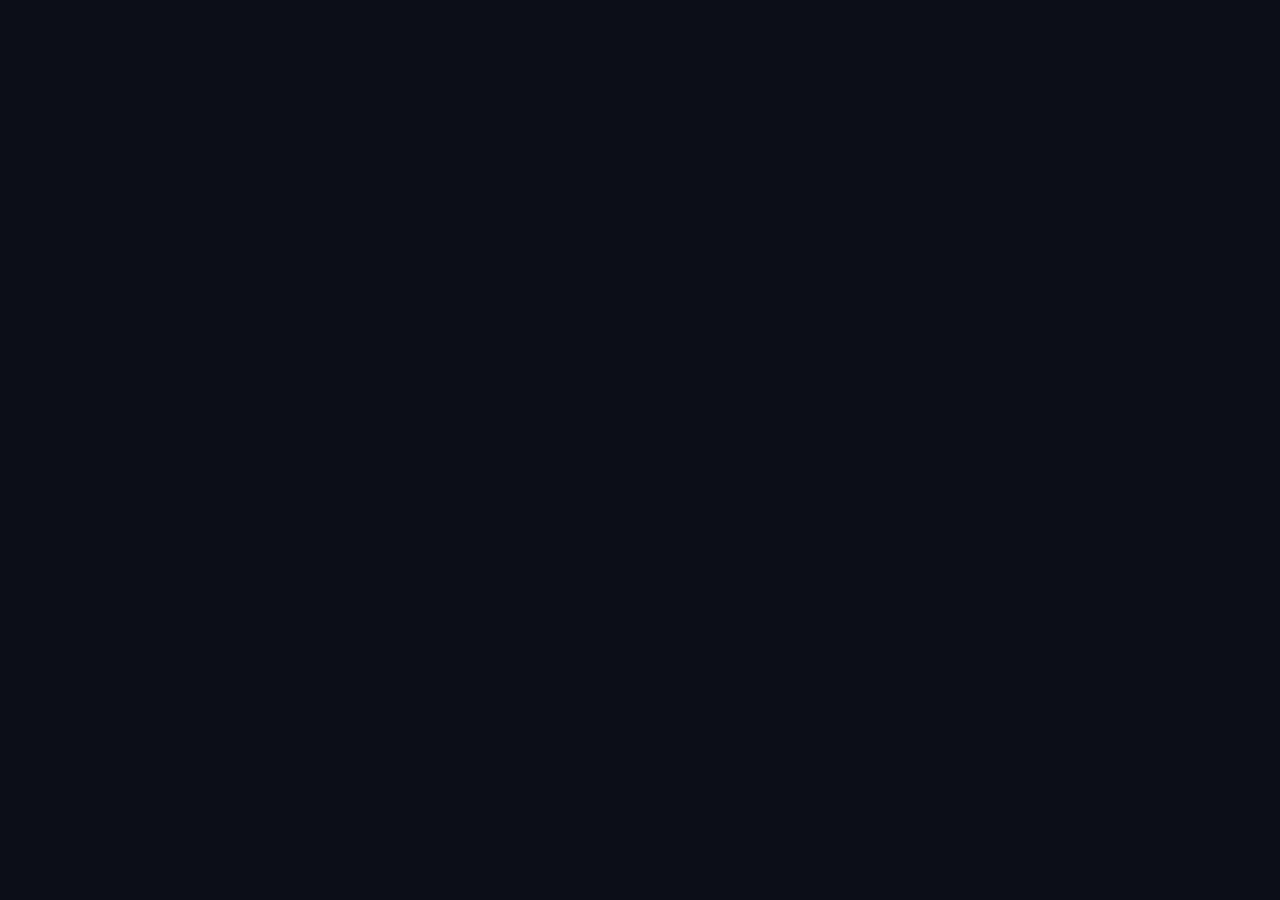
==== starter-code/index.html @ 902cb6f9 "almost done with design system" ====
<!DOCTYPE html>
<html lang="en">

<head>
  <meta charset="UTF-8">
  <meta name="viewport" content="width=device-width, initial-scale=1.0">

  <link rel="icon" type="image/png" sizes="32x32" href="./assets/favicon-32x32.png">
  <link rel="stylesheet" href="index.css" />

  <title>Frontend Mentor | Space tourism website</title>
</head>

<body class="bg-dark text-white">


  <!-- 00 Home
  01 Destination
  02 Crew
  03 Technology

  So, you want to travel to
  Space
  Let’s face it; if you want to go to space, you might as well genuinely go to 
  outer space and not hover kind of on the edge of it. Well sit back, and relax 
  because we’ll give you a truly out of this world experience!

  Explore -->

</body>

</html>
---- starter-code/index.css ----
/* ----------------------------------------------------- */
/* Customs colors */
/* ----------------------------------------------------- */

:root{
    --col-blue-900: 230 35% 7%;
    --col-white: 0 0% 100%;
    --col-blue-300: 231 77% 90%;
    /* starting with a base font weight of 400 - 16px, based on typography, we add more sizes */
    /* use rem font sizes to respect accessibility standardss */
    --fs-900: 9rem;
    --fs-800: 6.25rem;
    --fs-700: 3.5rem;
    --fs-600: 2rem;
    --fs-500: 1.75rem;
    --fs-400: 1.125rem; /* so this is 18px */
    --fs-300: 1rem;
    --fs-200: 0.875rem;

    /* font-families */
    /* copied from kevin powell */
    --ff-serif: "Bellefair", serif;
    --ff-sans-cond: "Barlow Condensed", sans-serif;
    --ff-sans-normal: "Barlow", sans-serif;

    --underline-width: 0.2rem solid;


}

/* ----------------------------------------------------- */
/* Reset */
/* ----------------------------------------------------- */

/* added some css resets from this blog - 
https://piccalil.li/blog/a-more-modern-css-reset/
*/

/* reset border, all pseudo elements */
*,
*::before,
*::after {
  box-sizing: border-box;
}

/* Reset margins for other elements */
body,
h1,
h2,
h3,
h4,
h5,
h6,
p,
figure,
picture {
  margin: 0;
  padding: 0;
}

h1,
h2,
h3,
h4,
h5,
h6, p{
    /* no bold is used in figma template so let's stick to default of 400 */
    font-weight: 400;
}

/* override default line height of 1.4 */
body {
  line-height: 1.5;
  min-height: 100vh; /* remove any issues with short pages */
  font-family: var(--ff-sans-normal); 
  font-size: var(--fs-400);
  color: hsl(var(--col-white));
  background-color: hsl(var(--col-blue-900));
}

/* Make images easier to work with */
img,
picture {
  max-width: 100%; /* follow size of parent container */
  display: block;
}

/* Inherit fonts for inputs and buttons */
input,
button,
textarea,
select {
  font-family: inherit;
  font-size: inherit;
}

/* for those who do not want animations due to accessibility issues */

/* from kevin powell */

@media (prefers-reduced-motion: reduce) {
  *,
  *::before,
  *::after {
    animation-duration: 0.01ms !important;
    animation-iteration-count: 1 !important;
    transition-duration: 0.01ms !important;
    scroll-behavior: auto !important;
  }
}

/* ----------------------------------------------------- */
/* Utility Classes */
/* ----------------------------------------------------- */

.flex {
  display: flex;
  gap: var(--gap, 1rem); /* default of 1 rem s*/
}

.grid {
  display: grid;
  gap: var(--gap, 1rem);
}

/* or *:not(:first-child) => anything that is not the first child */
/* supposedly makes it easier to add paddings all sibling containers except for the first one, allowing for consistent padding */
/* to deal with specificity issues => *:where(not(:first-child))  */
.flow > * + * {
    margin-top: var(--flow-space, 1rem);
    /* outline: 1px solid red; */
}

/* from what I read, containers or wrappers are utility classes used to center any and all content inside of a div */

.container {
    /* adds padding to the left and right, 0 for top and bottom */
    padding-inline: 2em; 
    margin-inline: auto;
    max-width: 80rem;
}

/* used for assitive technologies */
/* leaves it in the dom, for the screen reader */
.sr-only{
  position: absolute;
  width: 1px;
  height: 1px;
  padding: 0;
  margin: -1px;
  overflow: hidden;
  clip: rect(0, 0, 0, 0);
  white-space: nowrap; /* added line */
  border: 0;
}

/* colors */
/* utility classes for colors */

.bg-dark{background-color: hsl(var(--col-blue-900));}

.bg-light{background-color: hsl(var(--col-blue-300));}

.bg-white{background-color: hsl(var(--col-white));}

.text-dark{color: hsl(var(--col-blue-900));}

.text-light{color: hsl(var(--col-blue-300));}

.text-white{color: hsl(var(--col-white));}

/* typography */ 

.ff-serif{
    font-family: var(--ff-serif);
}

.ff-sans-cond{
    font-family: var(--ff-sans-cond);
}

.ff-sans-normal{
    font-family: var(--ff-sans-normal);
}

.letter-spacing-1 { letter-spacing: 4.75px; } 
.letter-spacing-2 { letter-spacing: 2.7px; } 
.letter-spacing-3 { letter-spacing: 2.35px; } 

.uppercase{text-transform: uppercase;}

.fs-900{font-size: var(--fs-900);}
.fs-800{font-size: var(--fs-800);}
.fs-700{font-size: var(--fs-700);}
.fs-600{font-size: var(--fs-600);}
.fs-500{font-size: var(--fs-500);}
.fs-400{font-size: var(--fs-400);}
.fs-300{font-size: var(--fs-300);}
.fs-200{font-size: var(--fs-200);}

/* utility class for numbered titles */

.numbered-title{
    text-transform: uppercase;
    font-family: var(--ff-sans-cond);
    letter-spacing: 4px;
    font-size: var(--fs-500);
}

.numbered-title span {
    color:hsl(var(--col-white)/0.25);
    /* em better as it scales relative to the parent container */
    margin-right: 0.5em;
    /* same as font weight 700 */
    font-weight: bold;
}

/* ----------------------------------------------------- */
/* Components */
/* ----------------------------------------------------- */

.large-button{
  position: relative;
  text-decoration: none;
  padding: 0 2em;
  display: grid;
  /* modern css to get a square */
  aspect-ratio: 1;
  /* center an item in the center */
  place-items: center;
  border-radius: 50%;
  z-index: 1;
}

/* Hover effect */
/* .large-button:hover {
  color: hsl(var(--col-blue-900) / 0.5);
  Increase the shadow and add a slight lift effect
  box-shadow: 0px 10px 20px rgba(0, 0, 0, 0.4);
  transform: translateY(-5px);
} */
 
.large-button::after{
  content: " ";
  position: absolute;
  background: hsl(var(--col-white)/0.15);
  width: 100%;
  height: 100%;
  border-radius: 50%;
  z-index: -1;
  transition: transform 500ms ease-in-out;
} 

/* the focus is to show the effect when the user tabs on to it */
.large-button:hover::after, .large-button:focus::after{
  transform: scale(1.5);
} 


/* styling navigation bar */

.primary-navigation{
  list-style: none;
  --gap: 8rem;
  margin: 0;
  padding: 0;
  --underline-gap: 2rem;
}

.primary-navigation a {
  text-decoration: none;
}

.primary-navigation  a > span {
  font-weight: bold;
  margin-right: 0.5em;
}

/* select all direct descendants of this class */
.underline-indicators > *{
  /* applies padding top and bottom */
  padding: var(--underline-gap, 1rem) 0; 
  border: 0;
  cursor: pointer;
  border-bottom: var(--underline-width) hsl(var(--col-white) / 0);
}

.underline-indicators > *:hover,
.underline-indicators > *:focus {
  /* applies padding top and bottom */
  border-bottom: var(--underline-width) hsl(var(--col-white) / 0.5);
}

.underline-indicators > .active {
  /* applies padding top and bottom */
  border-bottom: var(--underline-width) hsl(var(--col-white) / 1);
}

.tab-button{
  --gap: 3rem;
  --underline-gap: 0.25rem;
}
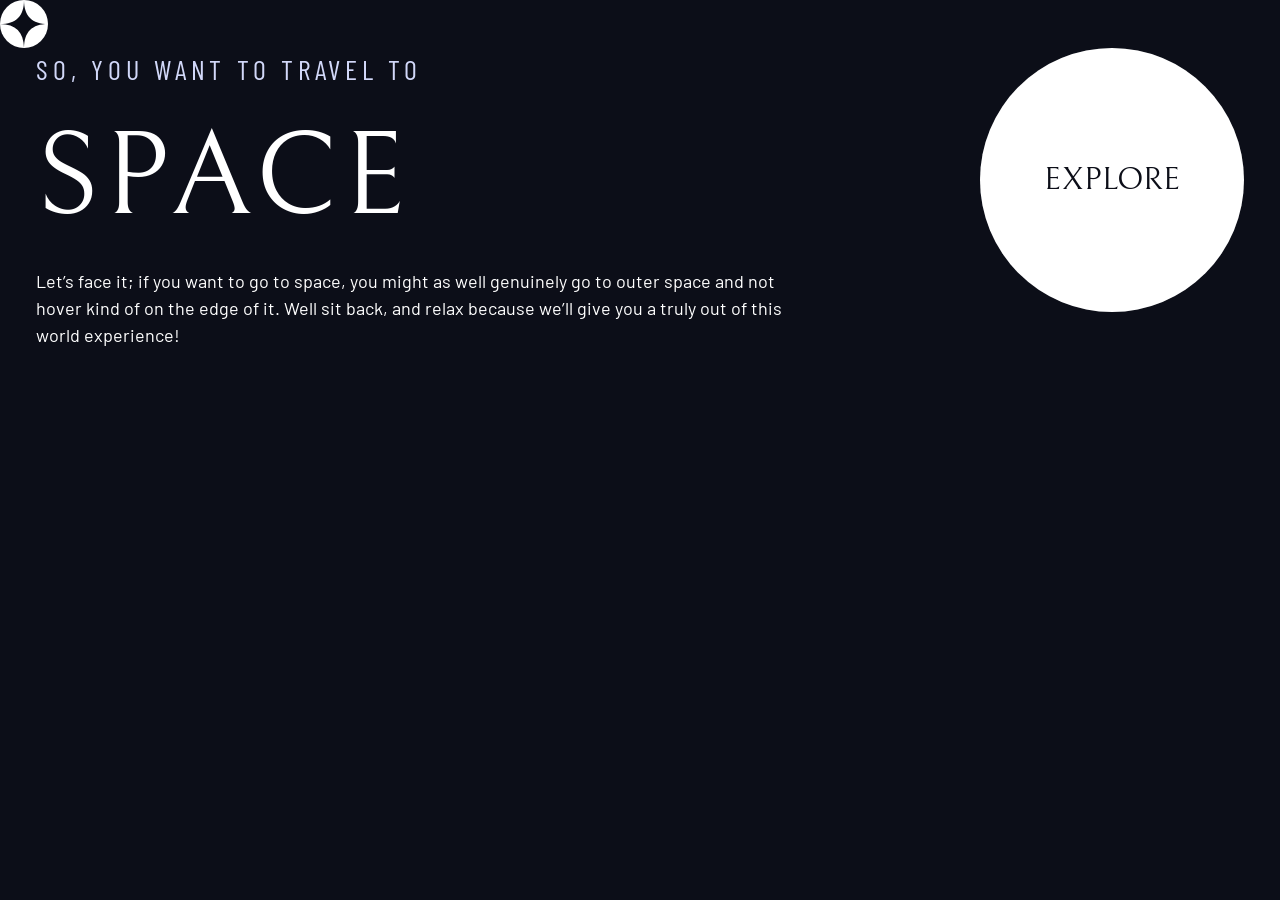
==== commit 46c2a9eb: "homepage stuff" ====
--- a/starter-code/index.html
+++ b/starter-code/index.html
@@ -6,26 +6,52 @@
   <meta name="viewport" content="width=device-width, initial-scale=1.0">
 
   <link rel="icon" type="image/png" sizes="32x32" href="./assets/favicon-32x32.png">
+  <!-- custom css -->
   <link rel="stylesheet" href="index.css" />
+  <link
+    href="https://fonts.googleapis.com/css2?family=Barlow+Condensed:wght@400;700&family=Bellefair&family=Barlow:wght@400;700&display=swap"
+    rel="stylesheet">
 
   <title>Frontend Mentor | Space tourism website</title>
 </head>
 
-<body class="bg-dark text-white">
+<body class="homepage">
+  <header class="primary-header flex">
+    <div>
+      <img src="../starter-code/assets/shared/logo.svg" alt="logo of space tourism website" class="logo" />
+    </div>
+    <!-- <nav>
+      <ul class="primary-navigation flex underline-indicators">
+        <li class="active"><a class="ff-sans-cond  text-white uppercase fs-300 letter-spacing-2"
+            href="index.html"><span>00</span> Home</a>
+        <li><a class="ff-sans-cond text-white uppercase fs-300 letter-spacing-2" href="destination.html"><span>01</span>
+            Destination</a>
+        <li><a class="ff-sans-cond text-white uppercase fs-300 letter-spacing-2" href="crew.html"><span>02</span>
+            Crew</a>
+        <li><a class="ff-sans-cond text-white uppercase fs-300 letter-spacing-2" href="technology.html"><span>03</span>
+            Technology</a>
+      </ul>
+    </nav> -->
 
+  </header>
 
-  <!-- 00 Home
-  01 Destination
-  02 Crew
-  03 Technology
+  <div class="container flex" style="--gap: 10rem; max-width: 80rem;">
+    <!-- the title of the page has to be h1 -->
+     <div>
+       <h1 class="text-light fs-500 ff-sans-cond letter-spacing-1 uppercase">
+         So, you want to travel to <span class="d-block text-white fs-900 ff-serif uppercase">Space</span>
+       </h1>
+       <p>
+         Let’s face it; if you want to go to space, you might as well genuinely go to
+         outer space and not hover kind of on the edge of it. Well sit back, and relax
+         because we’ll give you a truly out of this world experience!
+       </p>
+     </div>
+    <div style="align-items: end;">
+      <a href="#" class="large-button uppercase ff-serif text-dark bg-white fs-600">Explore</a>
+    </div>
 
-  So, you want to travel to
-  Space
-  Let’s face it; if you want to go to space, you might as well genuinely go to 
-  outer space and not hover kind of on the edge of it. Well sit back, and relax 
-  because we’ll give you a truly out of this world experience!
-
-  Explore -->
+  </div>
 
 </body>
 
--- a/starter-code/index.css
+++ b/starter-code/index.css
@@ -2,30 +2,61 @@
 /* Customs colors */
 /* ----------------------------------------------------- */
 
-:root{
-    --col-blue-900: 230 35% 7%;
-    --col-white: 0 0% 100%;
-    --col-blue-300: 231 77% 90%;
-    /* starting with a base font weight of 400 - 16px, based on typography, we add more sizes */
-    /* use rem font sizes to respect accessibility standardss */
-    --fs-900: 9rem;
+:root {
+  --col-blue-900: 230 35% 7%;
+  --col-white: 0 0% 100%;
+  --col-blue-300: 231 77% 90%;
+  /* starting with a base font weight of 400 - 16px, based on typography, we add more sizes */
+  /* use rem font sizes to respect accessibility standardss */
+  /* 144px */
+  /* --fs-900: 9rem;
+  --fs-800: 6.25rem;
+  --fs-700: 3.5rem; */
+  /* --fs-600: 2rem; */
+  /* // 28px */
+  /* --fs-500: 1.75rem; */
+  /* --fs-400: 1.125rem; so this is 18px */
+  /* --fs-300: 1rem;
+  --fs-200: 0.875rem; */
+
+  /* font-sizes */
+  /* clamp lets you set min, middle and max size */
+  --fs-900: clamp(5rem, 8vw + 1rem, 9.375rem);
+  --fs-800: 3.5rem;
+  --fs-700: 1.5rem;
+  --fs-600: 1rem;
+  --fs-500: 1.75rem;
+  --fs-400: 0.9375rem;
+  --fs-300: 1rem;
+  --fs-200: 0.875rem;
+
+  /* font-families */
+  /* copied from kevin powell */
+  --ff-serif: "Bellefair", serif;
+  --ff-sans-cond: "Barlow Condensed", sans-serif;
+  --ff-sans-normal: "Barlow", sans-serif;
+
+  --underline-width: 0.2rem solid;
+}
+
+/* tablet screen size */
+@media (min-width: 35rem) {
+  :root {
+    --fs-800: 5rem;
+    --fs-700: 2.5rem;
+    --fs-600: 1.5rem;
+    --fs-400: 1rem;
+  }
+}
+
+@media (min-width: 45rem) {
+  :root {
+    /* font-sizes */
     --fs-800: 6.25rem;
     --fs-700: 3.5rem;
     --fs-600: 2rem;
-    --fs-500: 1.75rem;
-    --fs-400: 1.125rem; /* so this is 18px */
-    --fs-300: 1rem;
-    --fs-200: 0.875rem;
-
-    /* font-families */
-    /* copied from kevin powell */
-    --ff-serif: "Bellefair", serif;
-    --ff-sans-cond: "Barlow Condensed", sans-serif;
-    --ff-sans-normal: "Barlow", sans-serif;
-
-    --underline-width: 0.2rem solid;
-
-
+    --fs-400: 1.125rem;
+  }
 }
 
 /* ----------------------------------------------------- */
@@ -63,19 +94,22 @@
 h3,
 h4,
 h5,
-h6, p{
-    /* no bold is used in figma template so let's stick to default of 400 */
-    font-weight: 400;
+h6,
+p {
+  /* no bold is used in figma template so let's stick to default of 400 */
+  font-weight: 400;
 }
 
 /* override default line height of 1.4 */
 body {
   line-height: 1.5;
   min-height: 100vh; /* remove any issues with short pages */
-  font-family: var(--ff-sans-normal); 
+  font-family: var(--ff-sans-normal);
   font-size: var(--fs-400);
   color: hsl(var(--col-white));
   background-color: hsl(var(--col-blue-900));
+  display: grid;
+  grid-template-rows: min-content 1fr;
 }
 
 /* Make images easier to work with */
@@ -111,7 +145,12 @@
 
 /* ----------------------------------------------------- */
 /* Utility Classes */
-/* ----------------------------------------------------- */
+/* One property and one property only - make it a utility class */
+/* ----------------------------------------------------- */
+
+.d-block{
+  display: block;
+}
 
 .flex {
   display: flex;
@@ -127,22 +166,65 @@
 /* supposedly makes it easier to add paddings all sibling containers except for the first one, allowing for consistent padding */
 /* to deal with specificity issues => *:where(not(:first-child))  */
 .flow > * + * {
-    margin-top: var(--flow-space, 1rem);
-    /* outline: 1px solid red; */
+  margin-top: var(--flow-space, 1rem);
+  /* outline: 1px solid red; */
 }
 
 /* from what I read, containers or wrappers are utility classes used to center any and all content inside of a div */
-
 .container {
-    /* adds padding to the left and right, 0 for top and bottom */
-    padding-inline: 2em; 
-    margin-inline: auto;
-    max-width: 80rem;
-}
+  /* adds padding to the left and right, 0 for top and bottom */
+  padding-inline: 2em;
+  margin-inline: auto;
+  max-width: 80rem;
+}
+
+.grid-container {
+  border: 5px solid green;
+  display: grid;
+  /* Use this if you struggle with issues */
+  /* grid-template-columns: minmax(2rem, 1fr) repeat(2, minmax(0, 30rem)) minmax(
+      2rem,
+      1fr
+    );
+  column-gap: var(--container-gap, 2rem); */
+  /* grid-template-columns: minmax(0px, 60rem) minmax(0px, 20rem); */
+}
+
+/* greater than tablet size */
+@media (min-width: 45rem) {
+  .grid-container {
+    column-gap: var(--container-gap, 2rem);
+    grid-template-columns: minmax(2rem, 1fr) repeat(2, minmax(0, 30rem)) minmax(
+        2rem,
+        1fr
+      );
+  }
+
+  .grid-container > *:first-child {
+    grid-column: 2;
+    outline: 1px solid red;
+  }
+
+  .grid-container > *:last-child {
+    grid-column: 3;
+    outline: 1px solid yellow;
+  }
+}
+
+/* first child that can be of any element  */
+/* .grid-container > *:first-child {
+  grid-column: 2;
+  outline: 2px solid red;
+}
+
+.grid-container > *:last-child {
+  grid-column: 3;
+  outline: 2px solid yellow;
+} */
 
 /* used for assitive technologies */
 /* leaves it in the dom, for the screen reader */
-.sr-only{
+.sr-only {
   position: absolute;
   width: 1px;
   height: 1px;
@@ -157,73 +239,109 @@
 /* colors */
 /* utility classes for colors */
 
-.bg-dark{background-color: hsl(var(--col-blue-900));}
-
-.bg-light{background-color: hsl(var(--col-blue-300));}
-
-.bg-white{background-color: hsl(var(--col-white));}
-
-.text-dark{color: hsl(var(--col-blue-900));}
-
-.text-light{color: hsl(var(--col-blue-300));}
-
-.text-white{color: hsl(var(--col-white));}
-
-/* typography */ 
-
-.ff-serif{
-    font-family: var(--ff-serif);
-}
-
-.ff-sans-cond{
-    font-family: var(--ff-sans-cond);
-}
-
-.ff-sans-normal{
-    font-family: var(--ff-sans-normal);
-}
-
-.letter-spacing-1 { letter-spacing: 4.75px; } 
-.letter-spacing-2 { letter-spacing: 2.7px; } 
-.letter-spacing-3 { letter-spacing: 2.35px; } 
-
-.uppercase{text-transform: uppercase;}
-
-.fs-900{font-size: var(--fs-900);}
-.fs-800{font-size: var(--fs-800);}
-.fs-700{font-size: var(--fs-700);}
-.fs-600{font-size: var(--fs-600);}
-.fs-500{font-size: var(--fs-500);}
-.fs-400{font-size: var(--fs-400);}
-.fs-300{font-size: var(--fs-300);}
-.fs-200{font-size: var(--fs-200);}
+.bg-dark {
+  background-color: hsl(var(--col-blue-900));
+}
+
+.bg-light {
+  background-color: hsl(var(--col-blue-300));
+}
+
+.bg-white {
+  background-color: hsl(var(--col-white));
+}
+
+.text-dark {
+  color: hsl(var(--col-blue-900));
+}
+
+.text-light {
+  color: hsl(var(--col-blue-300));
+}
+
+.text-white {
+  color: hsl(var(--col-white));
+}
+
+/* typography */
+
+.ff-serif {
+  font-family: var(--ff-serif);
+}
+
+.ff-sans-cond {
+  font-family: var(--ff-sans-cond);
+}
+
+.ff-sans-normal {
+  font-family: var(--ff-sans-normal);
+}
+
+.letter-spacing-1 {
+  letter-spacing: 4.75px;
+}
+.letter-spacing-2 {
+  letter-spacing: 2.7px;
+}
+.letter-spacing-3 {
+  letter-spacing: 2.35px;
+}
+
+.uppercase {
+  text-transform: uppercase;
+}
+
+.fs-900 {
+  font-size: var(--fs-900);
+}
+.fs-800 {
+  font-size: var(--fs-800);
+}
+.fs-700 {
+  font-size: var(--fs-700);
+}
+.fs-600 {
+  font-size: var(--fs-600);
+}
+.fs-500 {
+  font-size: var(--fs-500);
+}
+.fs-400 {
+  font-size: var(--fs-400);
+}
+.fs-300 {
+  font-size: var(--fs-300);
+}
+.fs-200 {
+  font-size: var(--fs-200);
+}
 
 /* utility class for numbered titles */
 
-.numbered-title{
-    text-transform: uppercase;
-    font-family: var(--ff-sans-cond);
-    letter-spacing: 4px;
-    font-size: var(--fs-500);
+.numbered-title {
+  text-transform: uppercase;
+  font-family: var(--ff-sans-cond);
+  letter-spacing: 4px;
+  font-size: var(--fs-500);
 }
 
 .numbered-title span {
-    color:hsl(var(--col-white)/0.25);
-    /* em better as it scales relative to the parent container */
-    margin-right: 0.5em;
-    /* same as font weight 700 */
-    font-weight: bold;
+  color: hsl(var(--col-white) / 0.25);
+  /* em better as it scales relative to the parent container */
+  margin-right: 0.5em;
+  /* same as font weight 700 */
+  font-weight: bold;
 }
 
 /* ----------------------------------------------------- */
 /* Components */
 /* ----------------------------------------------------- */
 
-.large-button{
+.large-button {
   position: relative;
   text-decoration: none;
   padding: 0 2em;
-  display: grid;
+  display: inline-grid;
   /* modern css to get a square */
   aspect-ratio: 1;
   /* center an item in the center */
@@ -239,27 +357,27 @@
   box-shadow: 0px 10px 20px rgba(0, 0, 0, 0.4);
   transform: translateY(-5px);
 } */
- 
-.large-button::after{
+
+.large-button::after {
   content: " ";
   position: absolute;
-  background: hsl(var(--col-white)/0.15);
+  background: hsl(var(--col-white) / 0.15);
   width: 100%;
   height: 100%;
   border-radius: 50%;
   z-index: -1;
   transition: transform 500ms ease-in-out;
-} 
+}
 
 /* the focus is to show the effect when the user tabs on to it */
-.large-button:hover::after, .large-button:focus::after{
+.large-button:hover::after,
+.large-button:focus::after {
   transform: scale(1.5);
-} 
-
+}
 
 /* styling navigation bar */
 
-.primary-navigation{
+.primary-navigation {
   list-style: none;
   --gap: 8rem;
   margin: 0;
@@ -271,15 +389,15 @@
   text-decoration: none;
 }
 
-.primary-navigation  a > span {
+.primary-navigation a > span {
   font-weight: bold;
   margin-right: 0.5em;
 }
 
 /* select all direct descendants of this class */
-.underline-indicators > *{
+.underline-indicators > * {
   /* applies padding top and bottom */
-  padding: var(--underline-gap, 1rem) 0; 
+  padding: var(--underline-gap, 1rem) 0;
   border: 0;
   cursor: pointer;
   border-bottom: var(--underline-width) hsl(var(--col-white) / 0);
@@ -291,12 +409,58 @@
   border-bottom: var(--underline-width) hsl(var(--col-white) / 0.5);
 }
 
-.underline-indicators > .active {
+.underline-indicators > .active,
+.underline-indicators > [aria-selected="true"] {
   /* applies padding top and bottom */
   border-bottom: var(--underline-width) hsl(var(--col-white) / 1);
 }
 
-.tab-button{
+.tab-button {
   --gap: 3rem;
   --underline-gap: 0.25rem;
-}+}
+
+.dot-indicators > * {
+  /* width: 15px;
+  height: 15px;
+  border-radius: 50%; */
+  /* more effective way to create circles are as follows */
+  aspect-ratio: 1;
+  padding: 0.5em;
+  border-radius: 50%;
+
+  border: none;
+  cursor: pointer;
+  background-color: hsl(var(--col-white) / 0.25);
+}
+
+.dot-indicators > *:hover,
+.dot-indicators > *:focus {
+  background-color: hsl(var(--col-white) / 0.5);
+}
+
+.dot-indicators > *[aria-selected="true"] {
+  background-color: hsl(var(--col-white) / 1);
+}
+
+.numbered-indicators > * {
+  width: 45px;
+  height: 45px;
+  border-radius: 50%;
+  border: 1px solid hsl(var(--col-white) / 0.25);
+  text-align: center;
+  cursor: pointer;
+  color: white;
+  background-color: hsl(var(--col-blue-900));
+  /* font-family: var(--ff-sans-cond); */
+}
+
+.numbered-indicators > *:hover,
+.numbered-indicators > *:focus {
+  border: 1px solid hsl(var(--col-white) / 0.75);
+}
+
+.numbered-indicators > *[aria-selected="true"] {
+  background-color: hsl(var(--col-white) / 1);
+  color: black;
+}
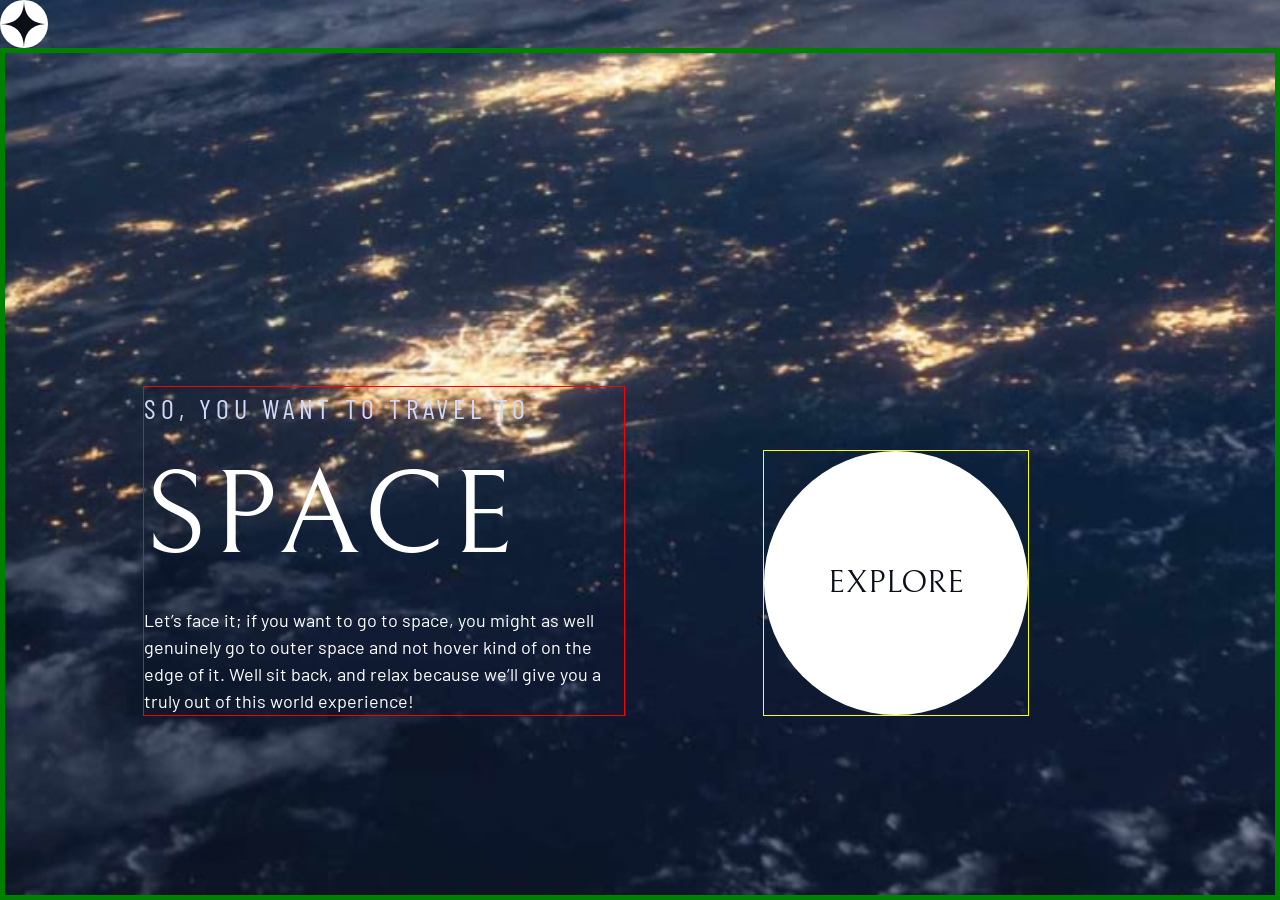
==== commit cf8c7ca9: "homepage background added" ====
--- a/starter-code/index.html
+++ b/starter-code/index.html
@@ -35,7 +35,7 @@
 
   </header>
 
-  <div class="container flex" style="--gap: 10rem; max-width: 80rem;">
+  <div class="grid-container grid-container--home" style="--gap: 10rem; max-width: 80rem;">
     <!-- the title of the page has to be h1 -->
      <div>
        <h1 class="text-light fs-500 ff-sans-cond letter-spacing-1 uppercase">
@@ -47,8 +47,8 @@
          because we’ll give you a truly out of this world experience!
        </p>
      </div>
-    <div style="align-items: end;">
-      <a href="#" class="large-button uppercase ff-serif text-dark bg-white fs-600">Explore</a>
+    <div>
+      <a href="#" class="large-button uppercase ff-serif text-dark bg-white">Explore</a>
     </div>
 
   </div>
--- a/starter-code/index.css
+++ b/starter-code/index.css
@@ -108,6 +108,7 @@
   font-size: var(--fs-400);
   color: hsl(var(--col-white));
   background-color: hsl(var(--col-blue-900));
+
   display: grid;
   grid-template-rows: min-content 1fr;
 }
@@ -148,13 +149,18 @@
 /* One property and one property only - make it a utility class */
 /* ----------------------------------------------------- */
 
-.d-block{
+.d-block {
   display: block;
 }
 
 .flex {
   display: flex;
   gap: var(--gap, 1rem); /* default of 1 rem s*/
+}
+
+.flex.even-columns > * {
+  width: 100%;
+  outline: 1px solid limegreen;
 }
 
 .grid {
@@ -181,18 +187,22 @@
 .grid-container {
   border: 5px solid green;
   display: grid;
-  /* Use this if you struggle with issues */
-  /* grid-template-columns: minmax(2rem, 1fr) repeat(2, minmax(0, 30rem)) minmax(
-      2rem,
-      1fr
-    );
-  column-gap: var(--container-gap, 2rem); */
-  /* grid-template-columns: minmax(0px, 60rem) minmax(0px, 20rem); */
+  text-align: center;
+  /* // justify and align items center */
+  place-items: center;
+  /* left and right padding for the english language */
+  padding-inline: 1rem;
+}
+
+.grid-container * {
+  /* relative css length unit */
+  max-width: 50ch;
 }
 
 /* greater than tablet size */
 @media (min-width: 45rem) {
   .grid-container {
+    text-align: left;
     column-gap: var(--container-gap, 2rem);
     grid-template-columns: minmax(2rem, 1fr) repeat(2, minmax(0, 30rem)) minmax(
         2rem,
@@ -209,18 +219,13 @@
     grid-column: 3;
     outline: 1px solid yellow;
   }
-}
-
-/* first child that can be of any element  */
-/* .grid-container > *:first-child {
-  grid-column: 2;
-  outline: 2px solid red;
-}
-
-.grid-container > *:last-child {
-  grid-column: 3;
-  outline: 2px solid yellow;
-} */
+
+  .grid-container--home {
+    /* limits the max padding */
+    padding-bottom: max(6rem, 20vh);
+    align-items: end;
+  }
+}
 
 /* used for assitive technologies */
 /* leaves it in the dom, for the screen reader */
@@ -347,16 +352,9 @@
   /* center an item in the center */
   place-items: center;
   border-radius: 50%;
+  font-size: 2rem;
   z-index: 1;
 }
-
-/* Hover effect */
-/* .large-button:hover {
-  color: hsl(var(--col-blue-900) / 0.5);
-  Increase the shadow and add a slight lift effect
-  box-shadow: 0px 10px 20px rgba(0, 0, 0, 0.4);
-  transform: translateY(-5px);
-} */
 
 .large-button::after {
   content: " ";
@@ -464,3 +462,17 @@
   background-color: hsl(var(--col-white) / 1);
   color: black;
 }
+
+/* ----------------------------------------------------- */
+/* Page Specific background */
+/* ----------------------------------------------------- */
+
+body {
+  background-size: cover;
+  background-position: bottom center;
+}
+
+/* home */
+.homepage {
+  background-image: url(./assets/home/background-home-mobile.jpg);
+}
